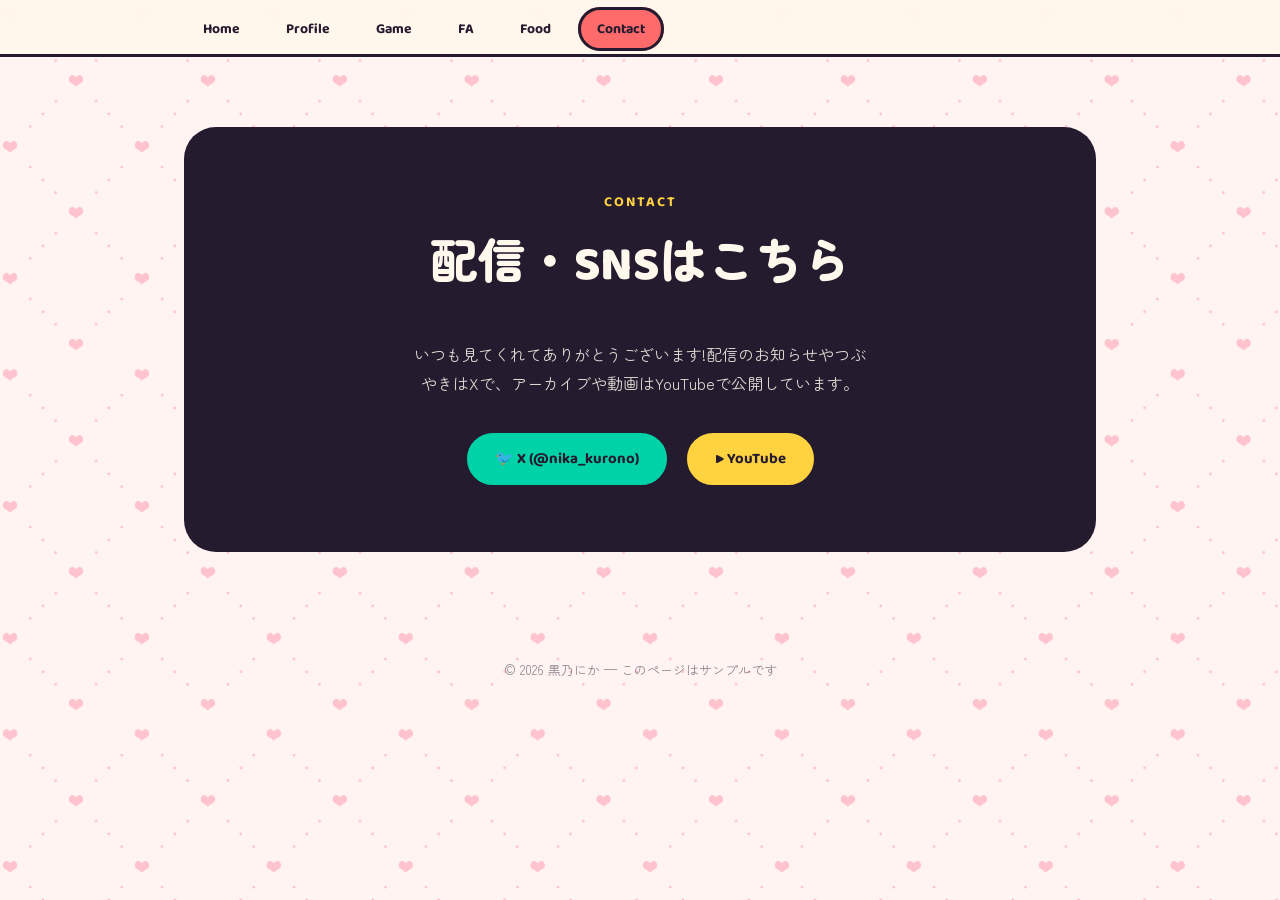
==== contact.html @ 64f22bee "Add files via upload" ====
<!DOCTYPE html>
<html lang="ja">
<head>
<meta charset="UTF-8">
<meta name="viewport" content="width=device-width, initial-scale=1.0">
<title>配信・SNS | 黒乃にか</title>
<link rel="preconnect" href="https://fonts.googleapis.com">
<link href="https://fonts.googleapis.com/css2?family=Baloo+2:wght@500;700;800&family=Zen+Maru+Gothic:wght@400;500;700&display=swap" rel="stylesheet">
<link rel="stylesheet" href="style.css">
</head>
<body>

<div class="confetti"></div>

<nav class="navbar">
  <div class="wrap">
    
    
    <ul class="nav-links">
      <li><a href="index.html">Home</a></li>
      <li><a href="profile.html">Profile</a></li>
      <li><a href="game.html">Game</a></li>
      <li><a href="fa.html">FA</a></li>
      <li><a href="xkikaku.html">Food</a></li>
      <li><a href="contact.html" class="active">Contact</a></li>
    </ul>
  </div>
</nav>

<div class="wrap">

  <section id="contact" style="padding-top:70px;">
    <div class="contact">
      <div class="eyebrow" style="color:var(--sun)">Contact</div>
      <h2 class="section-title">配信・SNSはこちら</h2>
      <p>いつも見てくれてありがとうございます!配信のお知らせやつぶやきはXで、アーカイブや動画はYouTubeで公開しています。</p>
      <div class="links">
        <a class="link-btn alt" href="https://x.com/nika_kurono" target="_blank" rel="noopener">🐦 X (@nika_kurono)</a>
        <a class="link-btn alt2" href="https://www.youtube.com/@kurononika" target="_blank" rel="noopener">▶ YouTube</a>
      </div>
    </div>
  </section>

</div>

<footer>© 2026 黒乃にか — このページはサンプルです</footer>

</body>
</html>
---- style.css ----
:root{
  --sun: #FFD23F;
  --coral: #FF6B6B;
  --grape: #6C5CE7;
  --mint: #00D2A8;
  --ink: #241B2F;
  --paper: #FFF8EC;
}
*{box-sizing:border-box; margin:0; padding:0;}
html{scroll-behavior:smooth;}
body{
  background:var(--paper) url('bg-hearts.png') repeat;
  background-size:640px auto;
  color:var(--ink);
  font-family:'Zen Maru Gothic', sans-serif;
  overflow-x:hidden;
}
h1,h2,h3,.display{
  font-family:'Baloo 2', 'Zen Maru Gothic', sans-serif;
}
a{color:inherit;}

/* ---- background confetti dots ---- */
.confetti{
  display:none;
}

.wrap{position:relative; z-index:1; max-width:960px; margin:0 auto; padding:0 24px;}

/* ---- nav ---- */
.navbar{
  position:sticky; top:0; z-index:10;
  background:rgba(255,248,236,0.9);
  backdrop-filter:blur(6px);
  border-bottom:3px solid var(--ink);
}
.navbar .wrap{
  display:flex; align-items:center; justify-content:space-between;
  padding-top:14px; padding-bottom:14px;
}
.nav-logo{
  font-family:'Baloo 2'; font-weight:800; font-size:20px;
  text-decoration:none; color:var(--ink);
}
.nav-links{
  display:flex; gap:8px; list-style:none; flex-wrap:wrap;
}
.nav-links a{
  font-family:'Baloo 2'; font-weight:700; font-size:14px;
  text-decoration:none; padding:8px 16px; border-radius:999px;
  border:3px solid transparent;
  transition:border-color .15s ease, background .15s ease;
}
.nav-links a:hover{border-color:var(--ink); background:#fff;}
.nav-links a.active{
  background:var(--coral); border-color:var(--ink);
}

/* ---- header / hero ---- */
header.hero{
  min-height:78vh;
  display:flex; flex-direction:column; align-items:center; justify-content:center;
  text-align:center;
  position:relative;
  padding:60px 0;
}
header.hero .wrap{
  display:flex; flex-direction:column; align-items:center; text-align:center;
}
.badge{
  display:inline-block;
  background:var(--ink); color:var(--paper);
  font-family:'Baloo 2';
  font-size:14px; font-weight:700;
  padding:8px 18px; border-radius:999px;
  transform:rotate(-4deg);
  margin-bottom:28px;
  box-shadow:4px 4px 0 var(--coral);
}
.hero-name{
  font-size:clamp(52px, 12vw, 118px);
  font-weight:800;
  line-height:0.95;
  letter-spacing:-2px;
}
.hero-name .accent{
  color:var(--coral);
  -webkit-text-stroke: 2px var(--ink);
}
.hero-logo{
  width:min(680px, 88vw);
  height:auto;
  filter:drop-shadow(6px 6px 0 rgba(0,0,0,0.08));
}
.hero-tagline{
  margin-top:22px;
  font-size:clamp(16px, 2.4vw, 22px);
  font-weight:500;
  max-width:520px;
}
.hero-tagline-lg{
  font-size:clamp(22px, 3.6vw, 32px);
  max-width:640px;
}
.handwrite{
  font-family:'Mochiy Pop One', 'Zen Maru Gothic', sans-serif;
  color:#FF70B5;
  font-size:1.15em;
  -webkit-text-stroke:3.5px #000000;
  paint-order:stroke fill;
}
.hero-cta{
  margin-top:36px;
  display:flex; gap:14px; flex-wrap:wrap; justify-content:center;
}

section{padding:80px 0;}
.eyebrow{
  font-family:'Baloo 2'; font-weight:700; font-size:14px;
  color:var(--grape); letter-spacing:2px; text-transform:uppercase;
  margin-bottom:10px;
}
.section-title{font-size:clamp(32px,5vw,48px); font-weight:800; margin-bottom:36px;}

/* ---- page header (for sub pages) ---- */
.page-header{
  padding:70px 0 20px;
  text-align:center;
}
.page-header .eyebrow{justify-content:center; display:flex;}
.page-header .section-title{margin-bottom:12px;}
.page-header p{opacity:.75; font-size:16px;}

/* ---- about ---- */
.about-grid{
  display:grid; grid-template-columns: 1.1fr 0.9fr; gap:48px; align-items:center;
}
.about-text p{font-size:19px; line-height:1.95; margin-bottom:18px;}
.avatar-card{
  background:#FFFFFF;
  border-radius:28px; aspect-ratio:1/1;
  display:flex; align-items:center; justify-content:center;
  overflow:hidden;
  transform:rotate(3deg);
  box-shadow:10px 10px 0 #FFE1EA;
  border:3px solid var(--ink);
}
.avatar-card img{
  width:100%; height:100%; object-fit:contain; object-position:center;
  transform:scale(1.25);
}

/* ---- interests sticker row ---- */
.stickers{
  display:flex; flex-wrap:wrap; gap:16px; justify-content:center;
}
.sticker{
  font-family:'Baloo 2'; font-weight:700; font-size:16px;
  padding:13px 24px; border-radius:999px; border:3px solid var(--ink);
  background:var(--paper);
  display:inline-block; text-decoration:none;
  transition:transform .15s ease, box-shadow .15s ease;
}
.sticker:hover{
  transform:translateY(-4px) scale(1.05) !important;
  box-shadow:4px 6px 0 rgba(0,0,0,0.18);
  cursor:pointer;
}
a.sticker:hover{
  filter:brightness(1.05);
}
.sticker:nth-child(4n+1){background:var(--sun); transform:rotate(-3deg);}
.sticker:nth-child(4n+2){background:var(--coral); color:var(--paper); transform:rotate(2deg);}
.sticker:nth-child(4n+3){background:var(--mint); transform:rotate(-2deg);}
.sticker:nth-child(4n+4){background:var(--grape); color:var(--paper); transform:rotate(3deg);}
#game-list .sticker{transform:none;}
#game-list .sticker:hover{transform:translateY(-4px) scale(1.05) !important;}
#about .sticker,
#likes .sticker{transform:none !important;}
#about .sticker:hover,
#likes .sticker:hover{transform:none !important; box-shadow:none !important; filter:none !important;}

/* ---- works ---- */
.works{display:grid; grid-template-columns:repeat(auto-fit, minmax(240px,1fr)); gap:24px;}
.work-card{
  background:#fff; border:3px solid var(--ink); border-radius:20px; padding:26px;
  transition:transform .18s ease, box-shadow .18s ease;
  box-shadow:6px 6px 0 var(--ink);
}
.work-card:hover{transform:translate(-4px,-4px); box-shadow:10px 10px 0 var(--ink);}
.work-tag{
  display:inline-block; font-size:12px; font-weight:700; font-family:'Baloo 2';
  background:var(--sun); padding:4px 12px; border-radius:999px; margin-bottom:14px;
}
.work-card h3{font-size:20px; margin-bottom:8px;}
.work-card p{font-size:14px; line-height:1.7; opacity:.85;}

/* ---- contact ---- */
.contact{
  background:var(--ink); color:var(--paper); border-radius:32px;
  padding:64px 40px; text-align:center;
}
.contact .section-title{color:var(--paper);}
.contact p{max-width:460px; margin:0 auto 32px; opacity:.85; line-height:1.8;}
.links{display:flex; gap:14px; justify-content:center; flex-wrap:wrap;}
.link-btn{
  font-family:'Baloo 2'; font-weight:700; font-size:15px;
  background:var(--coral); color:var(--ink);
  padding:14px 28px; border-radius:999px; text-decoration:none;
  display:inline-block; border:3px solid var(--ink);
  transition:transform .15s ease;
}
.link-btn:hover{transform:translateY(-3px);}
.link-btn.alt{background:var(--mint);}
.link-btn.alt2{background:var(--sun);}
.link-btn.fa-color{background:#FF9F45;}
.link-btn.food-color{background:#4FA8FF; color:#000000; border-color:#000000;}
.link-btn.ghost{
  background:transparent; color:var(--ink); border:3px solid var(--ink);
}

footer{
  text-align:center; padding:28px 0 40px; font-size:13px; opacity:.5;
}

@media(max-width:720px){
  .about-grid{grid-template-columns:1fr;}
  .avatar-card{max-width:280px; margin:0 auto;}
  .navbar .wrap{flex-direction:column; gap:10px; padding-top:12px;}
}
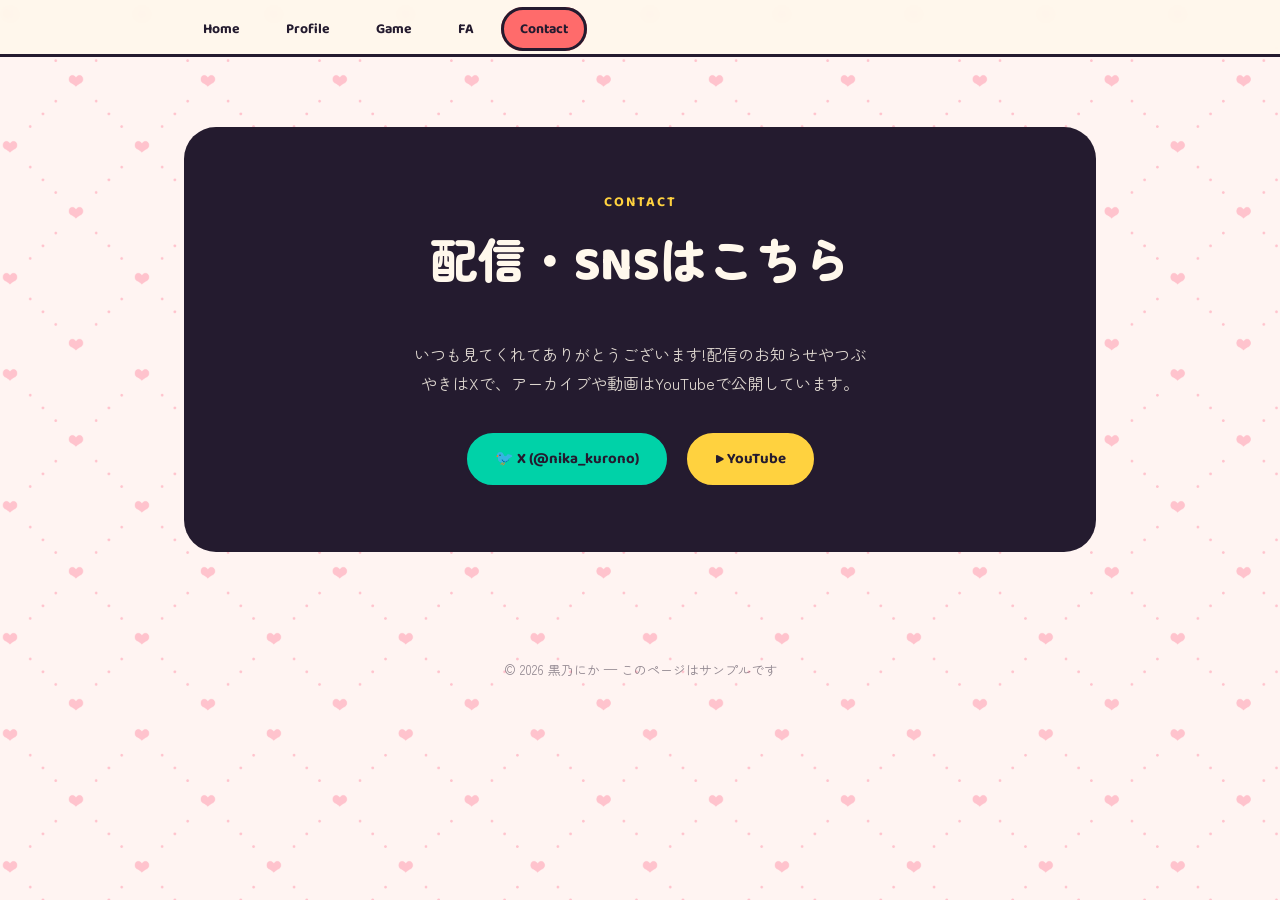
==== commit c0819d78: "Add files via upload" ====
--- a/contact.html
+++ b/contact.html
@@ -21,7 +21,6 @@
       <li><a href="profile.html">Profile</a></li>
       <li><a href="game.html">Game</a></li>
       <li><a href="fa.html">FA</a></li>
-      <li><a href="xkikaku.html">Food</a></li>
       <li><a href="contact.html" class="active">Contact</a></li>
     </ul>
   </div>
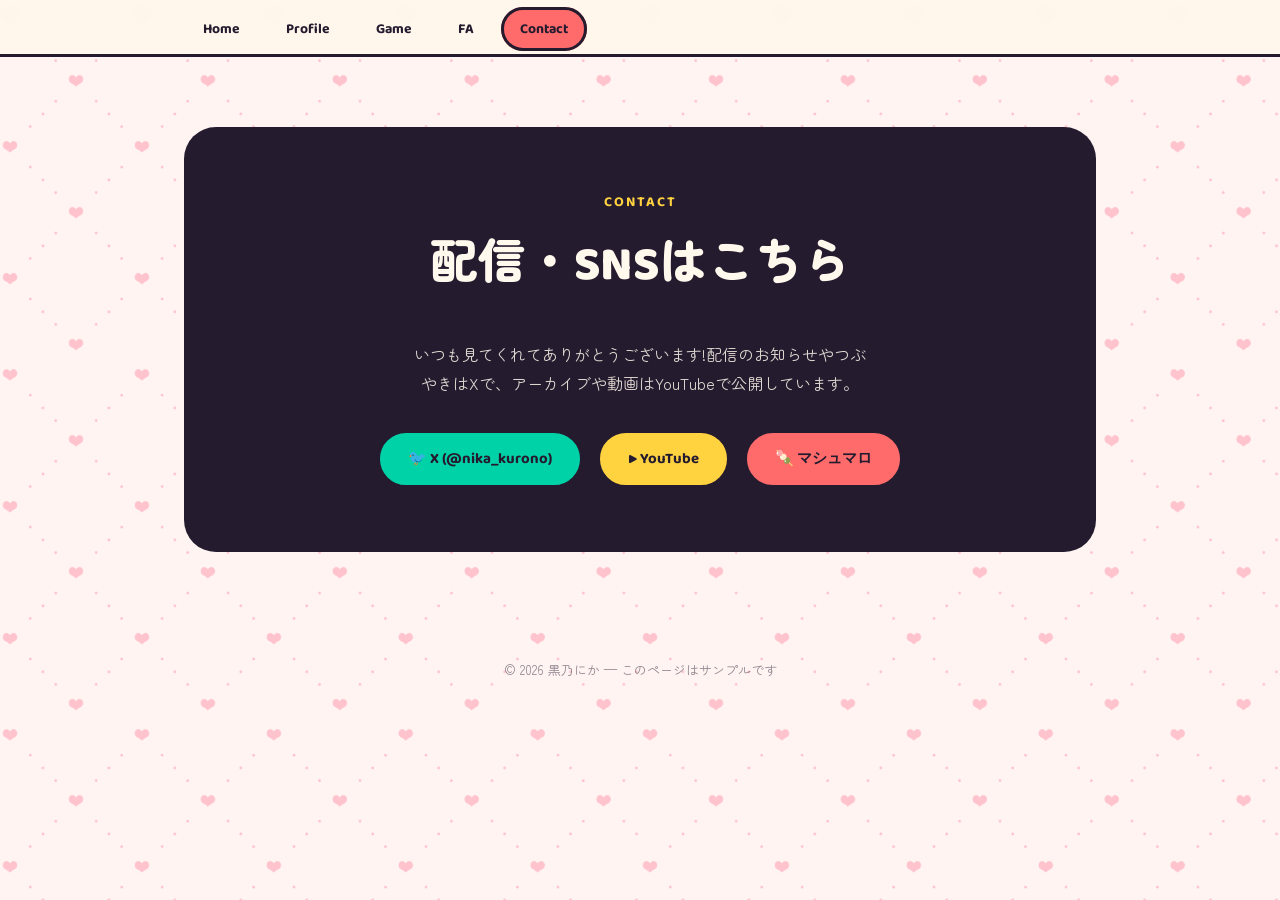
==== commit ef479493: "Add files via upload" ====
--- a/contact.html
+++ b/contact.html
@@ -36,6 +36,7 @@
       <div class="links">
         <a class="link-btn alt" href="https://x.com/nika_kurono" target="_blank" rel="noopener">🐦 X (@nika_kurono)</a>
         <a class="link-btn alt2" href="https://www.youtube.com/@kurononika" target="_blank" rel="noopener">▶ YouTube</a>
+        <a class="link-btn" href="https://marshmallow-qa.com/ns8a7zjwutv8o00?t=nb8gnB&utm_medium=url_text&utm_source=promotion" target="_blank" rel="noopener">🍡 マシュマロ</a>
       </div>
     </div>
   </section>
